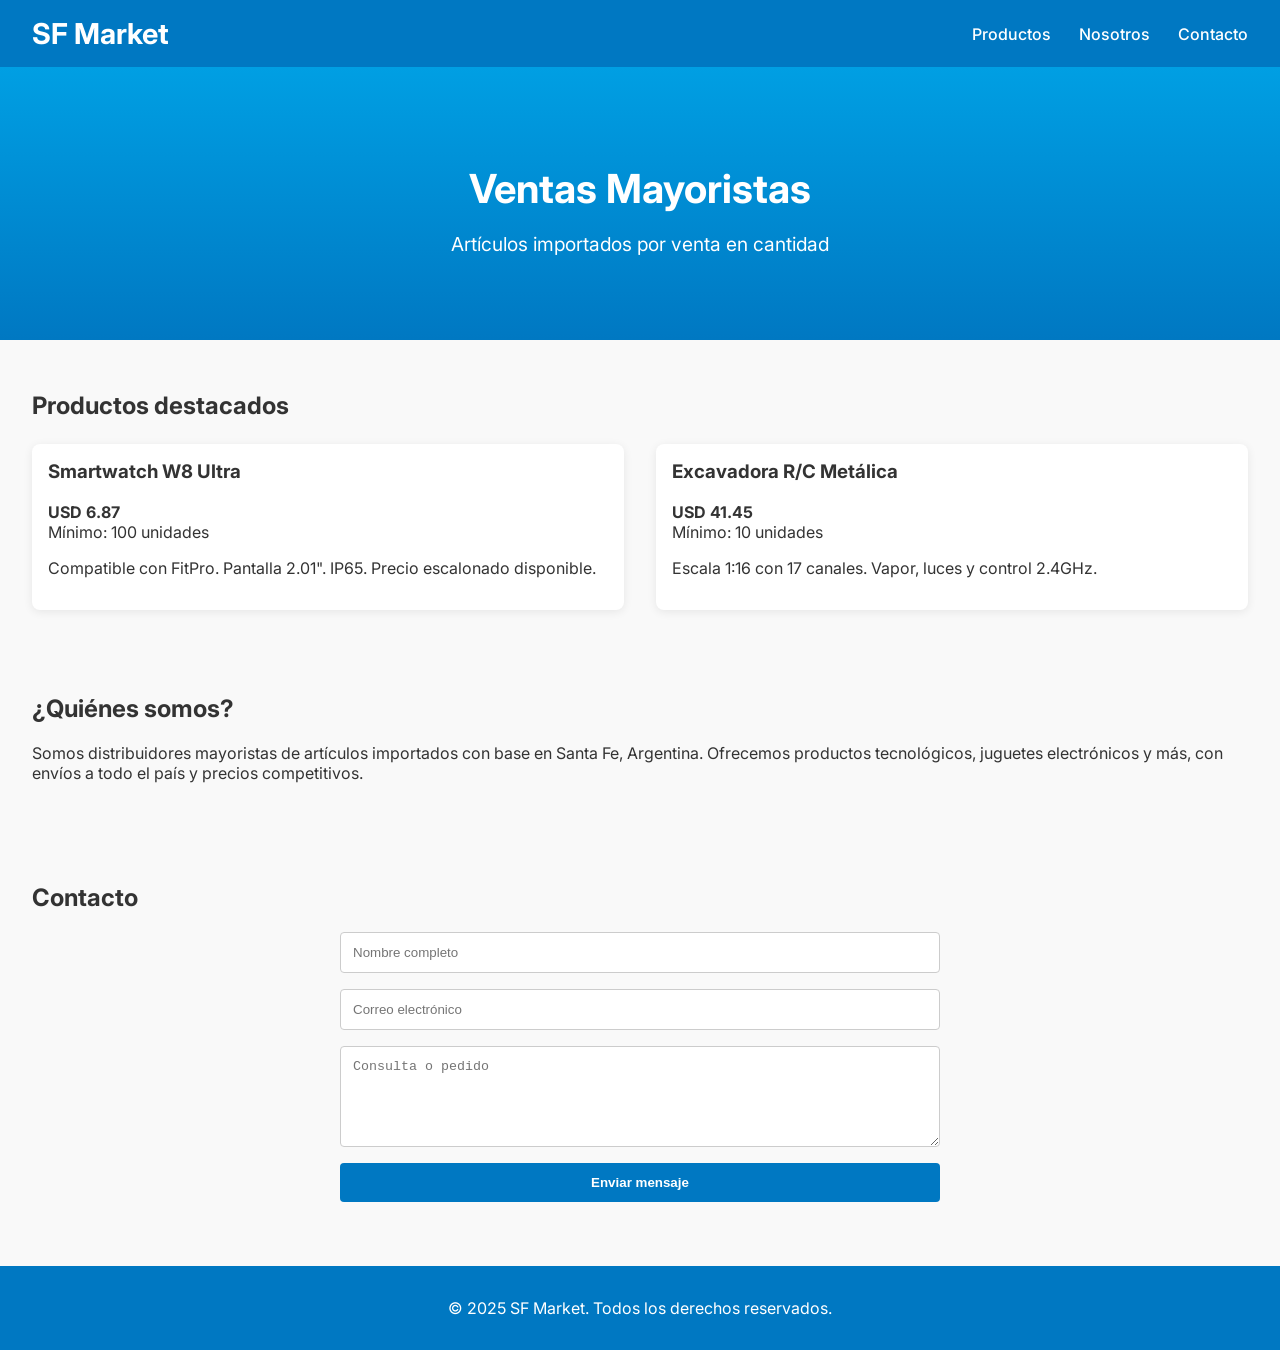
==== index.html @ f9a1354c "Add files via upload" ====
<!DOCTYPE html>
<html lang="es">
<head>
  <meta charset="UTF-8" />
  <meta name="viewport" content="width=device-width, initial-scale=1.0" />
  <title>SF Market | Venta Mayorista</title>
  <link href="https://fonts.googleapis.com/css2?family=Inter:wght@400;700&display=swap" rel="stylesheet">
  <style>
    body { font-family: 'Inter', sans-serif; margin: 0; padding: 0; background: #f9f9f9; color: #333; scroll-behavior: smooth; }
    header { background: #0078C2; color: white; padding: 1rem 2rem; display: flex; justify-content: space-between; align-items: center; box-shadow: 0 2px 8px rgba(0, 0, 0, 0.1); }
    header h1 { margin: 0; font-size: 1.8rem; }
    nav a { color: white; margin-left: 1.5rem; text-decoration: none; font-weight: 500; transition: color 0.3s; }
    nav a:hover { color: #aee9ff; }
    .hero { background: linear-gradient(to bottom, #009fe3, #0078c2); padding: 4rem 2rem; text-align: center; color: white; animation: fadeIn 1.5s ease-out; }
    .hero h2 { font-size: 2.5rem; margin-bottom: 1rem; }
    .hero p { font-size: 1.2rem; }
    .section { padding: 2rem; animation: fadeInUp 1s ease-out; }
    .products { display: grid; grid-template-columns: repeat(auto-fit, minmax(280px, 1fr)); gap: 2rem; margin-top: 1.5rem; }
    .product { background: white; padding: 1rem; border-radius: 0.5rem; box-shadow: 0 2px 10px rgba(0,0,0,0.08); transition: transform 0.3s, box-shadow 0.3s; }
    .product:hover { transform: translateY(-5px); box-shadow: 0 4px 20px rgba(0,0,0,0.15); }
    .product h3 { margin-top: 0; }
    .contact-form { display: flex; flex-direction: column; max-width: 600px; margin: auto; }
    .contact-form input, .contact-form textarea { padding: 0.75rem; margin-bottom: 1rem; border: 1px solid #ccc; border-radius: 0.25rem; }
    .contact-form button { background: #0078C2; color: white; border: none; padding: 0.75rem; cursor: pointer; border-radius: 0.25rem; font-weight: bold; transition: background 0.3s; }
    .contact-form button:hover { background: #005e9e; }
    footer { background: #0078C2; color: white; text-align: center; padding: 1rem; margin-top: 2rem; }
    @keyframes fadeIn { from { opacity: 0; } to { opacity: 1; } }
    @keyframes fadeInUp { from { opacity: 0; transform: translateY(20px); } to { opacity: 1; transform: translateY(0); } }
  </style>
</head>
<body>
  <header>
    <h1>SF Market</h1>
    <nav>
      <a href="#productos">Productos</a>
      <a href="#nosotros">Nosotros</a>
      <a href="#contacto">Contacto</a>
    </nav>
  </header>

  <div class="hero">
    <h2>Ventas Mayoristas</h2>
    <p>Artículos importados por venta en cantidad</p>
  </div>

  <section class="section" id="productos">
    <h2>Productos destacados</h2>
    <div class="products">
      <div class="product">
        <h3>Smartwatch W8 Ultra</h3>
        <p><strong>USD 6.87</strong><br />Mínimo: 100 unidades</p>
        <p>Compatible con FitPro. Pantalla 2.01". IP65. Precio escalonado disponible.</p>
      </div>
      <div class="product">
        <h3>Excavadora R/C Metálica</h3>
        <p><strong>USD 41.45</strong><br />Mínimo: 10 unidades</p>
        <p>Escala 1:16 con 17 canales. Vapor, luces y control 2.4GHz.</p>
      </div>
    </div>
  </section>

  <section class="section" id="nosotros">
    <h2>¿Quiénes somos?</h2>
    <p>Somos distribuidores mayoristas de artículos importados con base en Santa Fe, Argentina. Ofrecemos productos tecnológicos, juguetes electrónicos y más, con envíos a todo el país y precios competitivos.</p>
  </section>

  <section class="section" id="contacto">
    <h2>Contacto</h2>
    <form class="contact-form">
      <input type="text" placeholder="Nombre completo" required />
      <input type="email" placeholder="Correo electrónico" required />
      <textarea placeholder="Consulta o pedido" rows="5" required></textarea>
      <button type="submit">Enviar mensaje</button>
    </form>
  </section>

  <footer>
    <p>© 2025 SF Market. Todos los derechos reservados.</p>
  </footer>
</body>
</html>
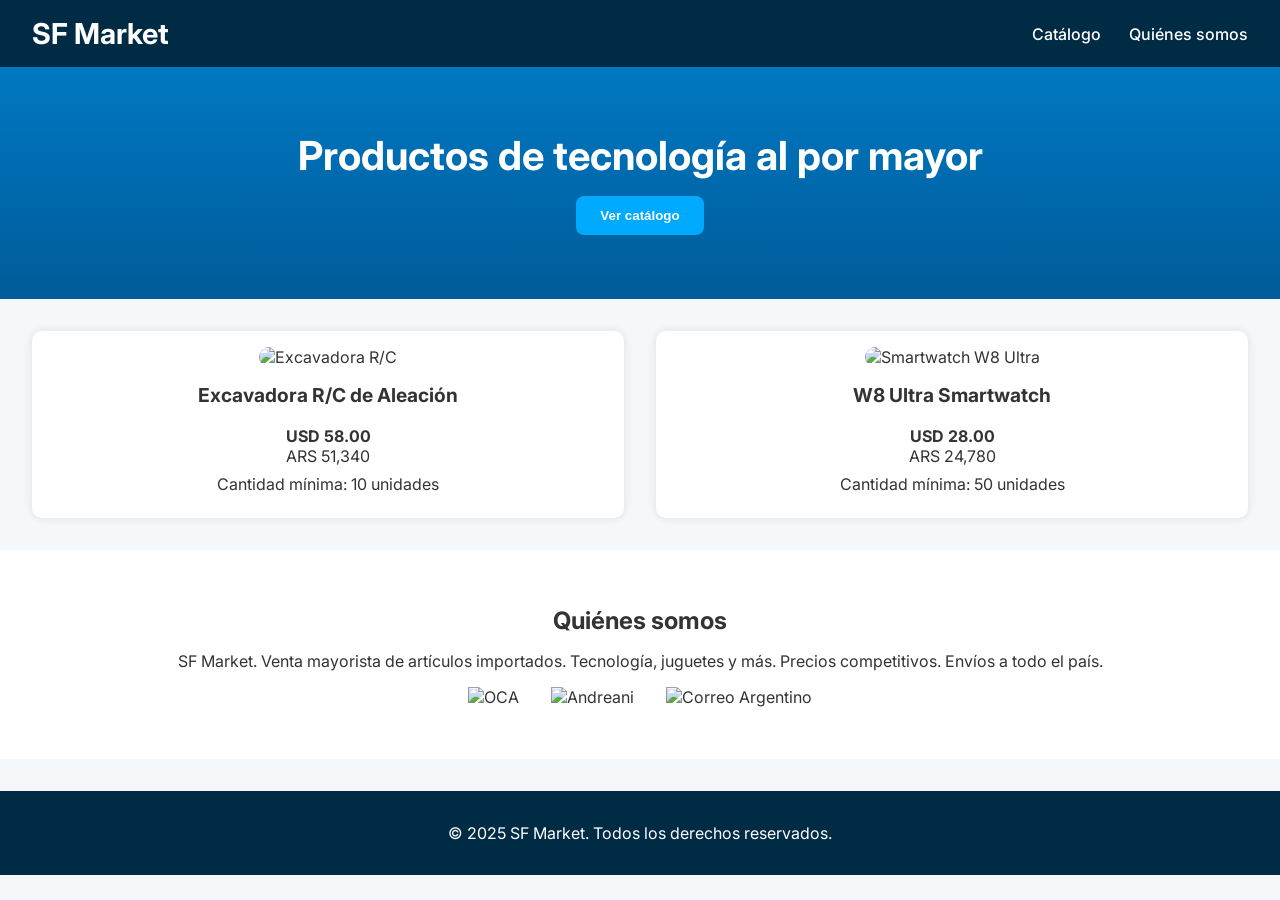
==== commit b10d9da5: "Add files via upload" ====
--- a/index.html
+++ b/index.html
@@ -7,72 +7,63 @@
   <title>SF Market | Venta Mayorista</title>
   <link href="https://fonts.googleapis.com/css2?family=Inter:wght@400;700&display=swap" rel="stylesheet">
   <style>
-    body { font-family: 'Inter', sans-serif; margin: 0; padding: 0; background: #f9f9f9; color: #333; scroll-behavior: smooth; }
-    header { background: #0078C2; color: white; padding: 1rem 2rem; display: flex; justify-content: space-between; align-items: center; box-shadow: 0 2px 8px rgba(0, 0, 0, 0.1); }
+    body { font-family: 'Inter', sans-serif; margin: 0; padding: 0; background: #f4f8fb; color: #333; scroll-behavior: smooth; }
+    header { background: #002b45; color: white; padding: 1rem 2rem; display: flex; justify-content: space-between; align-items: center; }
     header h1 { margin: 0; font-size: 1.8rem; }
-    nav a { color: white; margin-left: 1.5rem; text-decoration: none; font-weight: 500; transition: color 0.3s; }
-    nav a:hover { color: #aee9ff; }
-    .hero { background: linear-gradient(to bottom, #009fe3, #0078c2); padding: 4rem 2rem; text-align: center; color: white; animation: fadeIn 1.5s ease-out; }
-    .hero h2 { font-size: 2.5rem; margin-bottom: 1rem; }
-    .hero p { font-size: 1.2rem; }
-    .section { padding: 2rem; animation: fadeInUp 1s ease-out; }
-    .products { display: grid; grid-template-columns: repeat(auto-fit, minmax(280px, 1fr)); gap: 2rem; margin-top: 1.5rem; }
-    .product { background: white; padding: 1rem; border-radius: 0.5rem; box-shadow: 0 2px 10px rgba(0,0,0,0.08); transition: transform 0.3s, box-shadow 0.3s; }
-    .product:hover { transform: translateY(-5px); box-shadow: 0 4px 20px rgba(0,0,0,0.15); }
-    .product h3 { margin-top: 0; }
-    .contact-form { display: flex; flex-direction: column; max-width: 600px; margin: auto; }
-    .contact-form input, .contact-form textarea { padding: 0.75rem; margin-bottom: 1rem; border: 1px solid #ccc; border-radius: 0.25rem; }
-    .contact-form button { background: #0078C2; color: white; border: none; padding: 0.75rem; cursor: pointer; border-radius: 0.25rem; font-weight: bold; transition: background 0.3s; }
-    .contact-form button:hover { background: #005e9e; }
-    footer { background: #0078C2; color: white; text-align: center; padding: 1rem; margin-top: 2rem; }
-    @keyframes fadeIn { from { opacity: 0; } to { opacity: 1; } }
-    @keyframes fadeInUp { from { opacity: 0; transform: translateY(20px); } to { opacity: 1; transform: translateY(0); } }
+    nav a { color: white; margin-left: 1.5rem; text-decoration: none; font-weight: 500; }
+    nav a:hover { text-decoration: underline; }
+    .hero { background: linear-gradient(to bottom, #0078c2, #005b99); color: white; text-align: center; padding: 4rem 2rem; }
+    .hero h2 { font-size: 2.5rem; margin: 0 0 1rem; }
+    .hero button { background: #00aaff; border: none; padding: 0.75rem 1.5rem; color: white; font-weight: bold; border-radius: 8px; cursor: pointer; }
+    .products { display: grid; grid-template-columns: repeat(auto-fit, minmax(280px, 1fr)); gap: 2rem; padding: 2rem; }
+    .product { background: white; border-radius: 10px; padding: 1rem; box-shadow: 0 0 10px rgba(0,0,0,0.1); text-align: center; }
+    .product img { max-width: 100%; height: auto; border-radius: 10px; }
+    .product h3 { margin-top: 1rem; font-size: 1.2rem; }
+    .product p { margin: 0.5rem 0; }
+    .about { background: white; padding: 2rem; text-align: center; }
+    .about h3 { font-size: 1.5rem; margin-bottom: 1rem; }
+    .logos { display: flex; justify-content: center; gap: 2rem; margin-top: 1rem; flex-wrap: wrap; }
+    .logos img { height: 40px; }
+    footer { background: #002b45; color: white; text-align: center; padding: 1rem; margin-top: 2rem; }
   </style>
 </head>
 <body>
   <header>
     <h1>SF Market</h1>
     <nav>
-      <a href="#productos">Productos</a>
-      <a href="#nosotros">Nosotros</a>
-      <a href="#contacto">Contacto</a>
+      <a href="#catalogo">Catálogo</a>
+      <a href="#nosotros">Quiénes somos</a>
     </nav>
   </header>
 
-  <div class="hero">
-    <h2>Ventas Mayoristas</h2>
-    <p>Artículos importados por venta en cantidad</p>
-  </div>
+  <section class="hero">
+    <h2>Productos de tecnología al por mayor</h2>
+    <button onclick="location.href='#catalogo'">Ver catálogo</button>
+  </section>
 
-  <section class="section" id="productos">
-    <h2>Productos destacados</h2>
-    <div class="products">
-      <div class="product">
-        <h3>Smartwatch W8 Ultra</h3>
-        <p><strong>USD 6.87</strong><br />Mínimo: 100 unidades</p>
-        <p>Compatible con FitPro. Pantalla 2.01". IP65. Precio escalonado disponible.</p>
-      </div>
-      <div class="product">
-        <h3>Excavadora R/C Metálica</h3>
-        <p><strong>USD 41.45</strong><br />Mínimo: 10 unidades</p>
-        <p>Escala 1:16 con 17 canales. Vapor, luces y control 2.4GHz.</p>
-      </div>
+  <section class="products" id="catalogo">
+    <div class="product">
+      <img src="https://upload.wikimedia.org/wikipedia/commons/thumb/2/2e/Remote_Control_Excavator_Toy.jpg/640px-Remote_Control_Excavator_Toy.jpg" alt="Excavadora R/C">
+      <h3>Excavadora R/C de Aleación</h3>
+      <p><strong>USD 58.00</strong><br>ARS 51,340</p>
+      <p>Cantidad mínima: 10 unidades</p>
+    </div>
+    <div class="product">
+      <img src="https://upload.wikimedia.org/wikipedia/commons/thumb/5/55/Apple_Watch_Ultra.png/600px-Apple_Watch_Ultra.png" alt="Smartwatch W8 Ultra">
+      <h3>W8 Ultra Smartwatch</h3>
+      <p><strong>USD 28.00</strong><br>ARS 24,780</p>
+      <p>Cantidad mínima: 50 unidades</p>
     </div>
   </section>
 
-  <section class="section" id="nosotros">
-    <h2>¿Quiénes somos?</h2>
-    <p>Somos distribuidores mayoristas de artículos importados con base en Santa Fe, Argentina. Ofrecemos productos tecnológicos, juguetes electrónicos y más, con envíos a todo el país y precios competitivos.</p>
-  </section>
-
-  <section class="section" id="contacto">
-    <h2>Contacto</h2>
-    <form class="contact-form">
-      <input type="text" placeholder="Nombre completo" required />
-      <input type="email" placeholder="Correo electrónico" required />
-      <textarea placeholder="Consulta o pedido" rows="5" required></textarea>
-      <button type="submit">Enviar mensaje</button>
-    </form>
+  <section class="about" id="nosotros">
+    <h3>Quiénes somos</h3>
+    <p>SF Market. Venta mayorista de artículos importados. Tecnología, juguetes y más. Precios competitivos. Envíos a todo el país.</p>
+    <div class="logos">
+      <img src="https://upload.wikimedia.org/wikipedia/commons/1/1d/OCA_logo.svg" alt="OCA" />
+      <img src="https://upload.wikimedia.org/wikipedia/commons/1/1d/Andreani_logo.svg" alt="Andreani" />
+      <img src="https://upload.wikimedia.org/wikipedia/commons/f/f3/Correo_Argentino_logo.svg" alt="Correo Argentino" />
+    </div>
   </section>
 
   <footer>
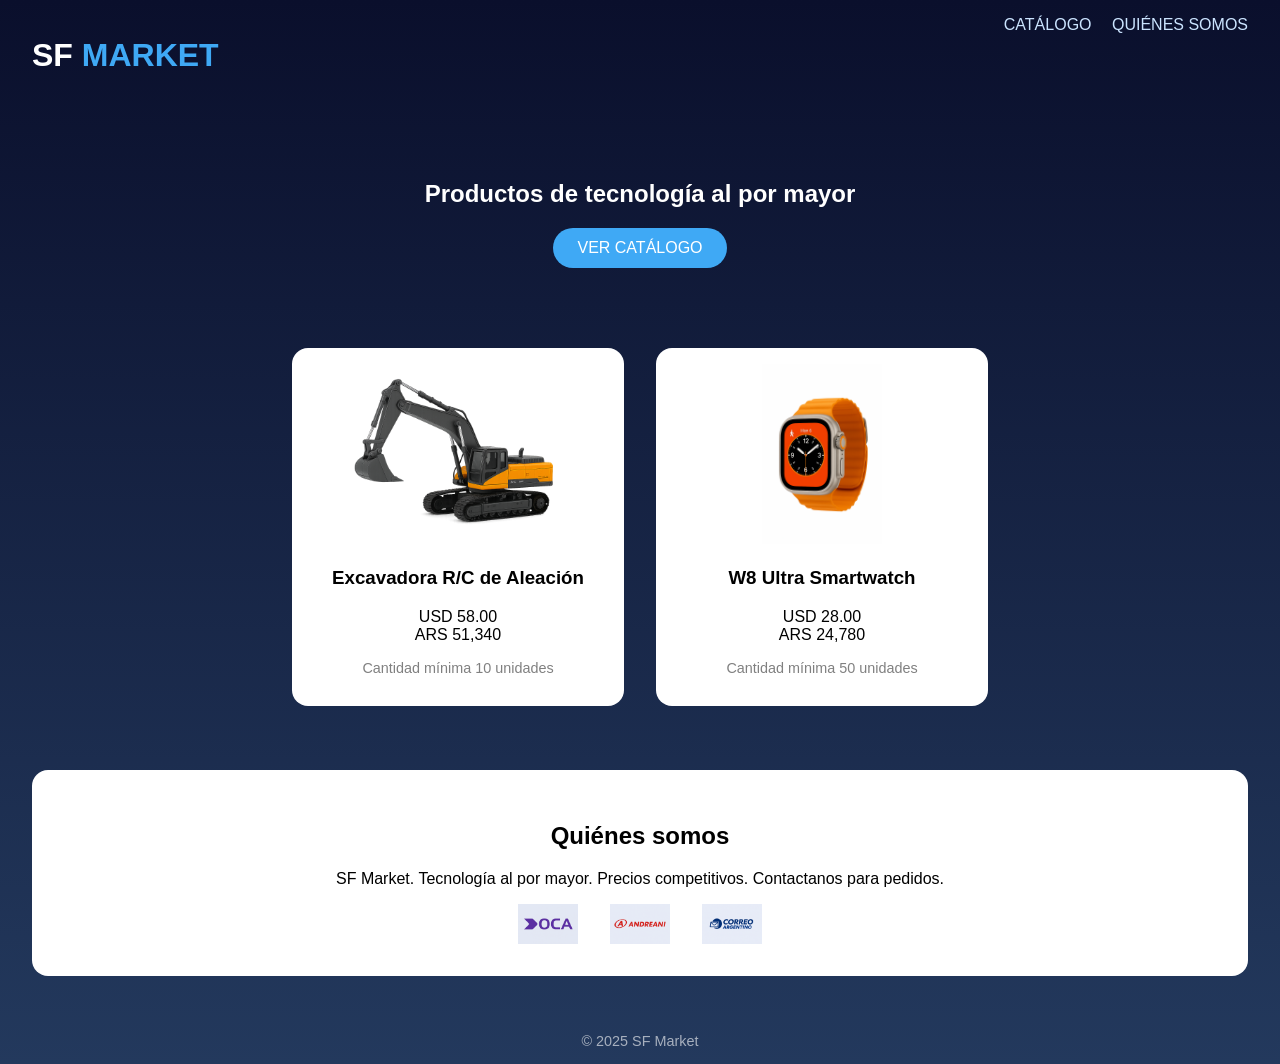
==== commit c352e62e: "Add files via upload" ====
--- a/index.html
+++ b/index.html
@@ -3,71 +3,51 @@
 <html lang="es">
 <head>
   <meta charset="UTF-8" />
-  <meta name="viewport" content="width=device-width, initial-scale=1.0" />
-  <title>SF Market | Venta Mayorista</title>
-  <link href="https://fonts.googleapis.com/css2?family=Inter:wght@400;700&display=swap" rel="stylesheet">
-  <style>
-    body { font-family: 'Inter', sans-serif; margin: 0; padding: 0; background: #f4f8fb; color: #333; scroll-behavior: smooth; }
-    header { background: #002b45; color: white; padding: 1rem 2rem; display: flex; justify-content: space-between; align-items: center; }
-    header h1 { margin: 0; font-size: 1.8rem; }
-    nav a { color: white; margin-left: 1.5rem; text-decoration: none; font-weight: 500; }
-    nav a:hover { text-decoration: underline; }
-    .hero { background: linear-gradient(to bottom, #0078c2, #005b99); color: white; text-align: center; padding: 4rem 2rem; }
-    .hero h2 { font-size: 2.5rem; margin: 0 0 1rem; }
-    .hero button { background: #00aaff; border: none; padding: 0.75rem 1.5rem; color: white; font-weight: bold; border-radius: 8px; cursor: pointer; }
-    .products { display: grid; grid-template-columns: repeat(auto-fit, minmax(280px, 1fr)); gap: 2rem; padding: 2rem; }
-    .product { background: white; border-radius: 10px; padding: 1rem; box-shadow: 0 0 10px rgba(0,0,0,0.1); text-align: center; }
-    .product img { max-width: 100%; height: auto; border-radius: 10px; }
-    .product h3 { margin-top: 1rem; font-size: 1.2rem; }
-    .product p { margin: 0.5rem 0; }
-    .about { background: white; padding: 2rem; text-align: center; }
-    .about h3 { font-size: 1.5rem; margin-bottom: 1rem; }
-    .logos { display: flex; justify-content: center; gap: 2rem; margin-top: 1rem; flex-wrap: wrap; }
-    .logos img { height: 40px; }
-    footer { background: #002b45; color: white; text-align: center; padding: 1rem; margin-top: 2rem; }
-  </style>
+  <meta name="viewport" content="width=device-width, initial-scale=1.0"/>
+  <title>SF Market</title>
+  <link rel="stylesheet" href="style.css"/>
 </head>
 <body>
   <header>
-    <h1>SF Market</h1>
+    <h1>SF <span>MARKET</span></h1>
     <nav>
-      <a href="#catalogo">Catálogo</a>
-      <a href="#nosotros">Quiénes somos</a>
+      <a href="#catalogo">CATÁLOGO</a>
+      <a href="#quienes">QUIÉNES SOMOS</a>
     </nav>
   </header>
 
   <section class="hero">
     <h2>Productos de tecnología al por mayor</h2>
-    <button onclick="location.href='#catalogo'">Ver catálogo</button>
+    <a href="#catalogo" class="btn">VER CATÁLOGO</a>
   </section>
 
-  <section class="products" id="catalogo">
-    <div class="product">
-      <img src="https://upload.wikimedia.org/wikipedia/commons/thumb/2/2e/Remote_Control_Excavator_Toy.jpg/640px-Remote_Control_Excavator_Toy.jpg" alt="Excavadora R/C">
+  <section id="catalogo" class="catalogo">
+    <div class="card">
+      <img src="img/excavadora.png" alt="Excavadora R/C" />
       <h3>Excavadora R/C de Aleación</h3>
-      <p><strong>USD 58.00</strong><br>ARS 51,340</p>
-      <p>Cantidad mínima: 10 unidades</p>
+      <p>USD 58.00<br/>ARS 51,340</p>
+      <p class="min">Cantidad mínima 10 unidades</p>
     </div>
-    <div class="product">
-      <img src="https://upload.wikimedia.org/wikipedia/commons/thumb/5/55/Apple_Watch_Ultra.png/600px-Apple_Watch_Ultra.png" alt="Smartwatch W8 Ultra">
+    <div class="card">
+      <img src="img/smartwatch.png" alt="Smartwatch W8" />
       <h3>W8 Ultra Smartwatch</h3>
-      <p><strong>USD 28.00</strong><br>ARS 24,780</p>
-      <p>Cantidad mínima: 50 unidades</p>
+      <p>USD 28.00<br/>ARS 24,780</p>
+      <p class="min">Cantidad mínima 50 unidades</p>
     </div>
   </section>
 
-  <section class="about" id="nosotros">
-    <h3>Quiénes somos</h3>
-    <p>SF Market. Venta mayorista de artículos importados. Tecnología, juguetes y más. Precios competitivos. Envíos a todo el país.</p>
+  <section id="quienes" class="quienes">
+    <h2>Quiénes somos</h2>
+    <p>SF Market. Tecnología al por mayor. Precios competitivos. Contactanos para pedidos.</p>
     <div class="logos">
-      <img src="https://upload.wikimedia.org/wikipedia/commons/1/1d/OCA_logo.svg" alt="OCA" />
-      <img src="https://upload.wikimedia.org/wikipedia/commons/1/1d/Andreani_logo.svg" alt="Andreani" />
-      <img src="https://upload.wikimedia.org/wikipedia/commons/f/f3/Correo_Argentino_logo.svg" alt="Correo Argentino" />
+      <img src="img/oca.png" alt="OCA"/>
+      <img src="img/andreani.png" alt="Andreani"/>
+      <img src="img/correo.png" alt="Correo Argentino"/>
     </div>
   </section>
 
   <footer>
-    <p>© 2025 SF Market. Todos los derechos reservados.</p>
+    © 2025 SF Market
   </footer>
 </body>
 </html>
--- a/style.css
+++ b/style.css
@@ -0,0 +1,109 @@
+
+body {
+  margin: 0;
+  font-family: 'Segoe UI', sans-serif;
+  background: linear-gradient(to bottom, #0a0f2c, #23395d);
+  color: white;
+  text-align: center;
+  scroll-behavior: smooth;
+}
+
+header {
+  display: flex;
+  justify-content: space-between;
+  padding: 1em 2em;
+  background: transparent;
+}
+
+header h1 span {
+  color: #3fa9f5;
+}
+
+nav a {
+  margin-left: 1em;
+  text-decoration: none;
+  color: #cbe4ff;
+  transition: color 0.3s ease;
+}
+
+nav a:hover {
+  color: #fff;
+}
+
+.hero {
+  padding: 3em 1em;
+}
+
+.hero .btn {
+  background: #3fa9f5;
+  padding: 0.7em 1.5em;
+  border-radius: 30px;
+  color: white;
+  text-decoration: none;
+  display: inline-block;
+  transition: background 0.3s ease;
+}
+
+.hero .btn:hover {
+  background: #2f8cd1;
+}
+
+.catalogo {
+  display: flex;
+  justify-content: center;
+  flex-wrap: wrap;
+  gap: 2em;
+  padding: 2em;
+}
+
+.card {
+  background: white;
+  color: black;
+  padding: 1em;
+  border-radius: 16px;
+  width: 300px;
+  transition: transform 0.3s ease, box-shadow 0.3s ease;
+}
+
+.card:hover {
+  transform: translateY(-5px);
+  box-shadow: 0 10px 25px rgba(0, 0, 0, 0.2);
+}
+
+.card img {
+  max-width: 100%;
+  height: 180px;
+  object-fit: contain;
+}
+
+.min {
+  font-size: 0.9em;
+  color: gray;
+}
+
+.quienes {
+  background: white;
+  color: black;
+  padding: 2em;
+  margin: 2em;
+  border-radius: 16px;
+}
+
+.quienes .logos {
+  margin-top: 1em;
+  display: flex;
+  justify-content: center;
+  gap: 2em;
+  flex-wrap: wrap;
+}
+
+.quienes .logos img {
+  height: 40px;
+}
+
+footer {
+  margin-top: 3em;
+  padding: 1em;
+  font-size: 0.9em;
+  opacity: 0.6;
+}
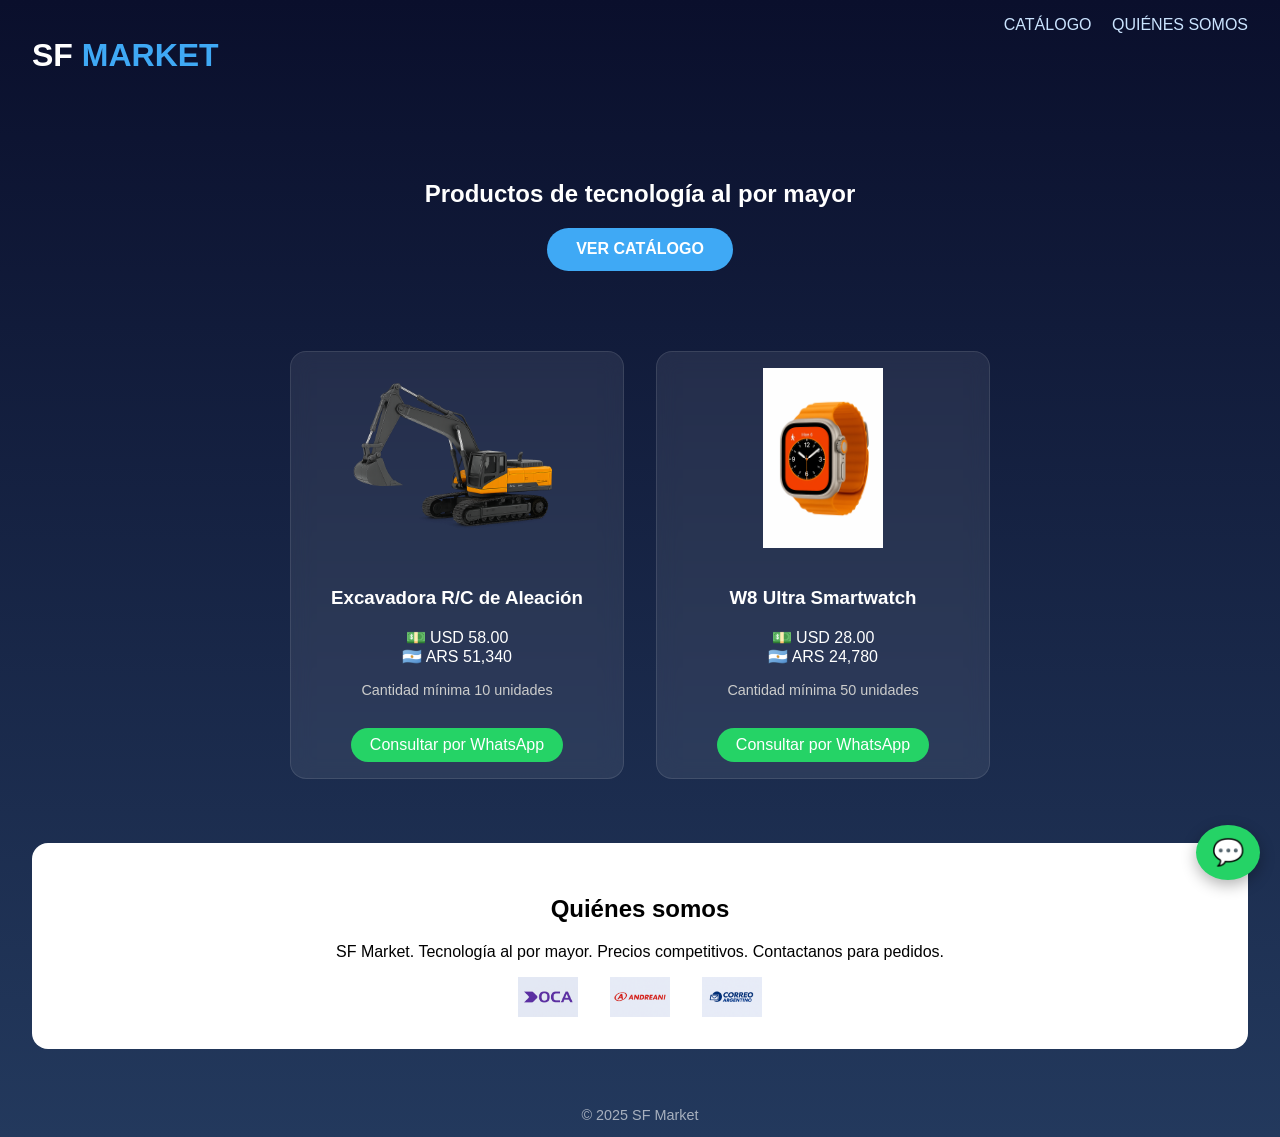
==== commit 9e7daecf: "Add files via upload" ====
--- a/index.html
+++ b/index.html
@@ -16,27 +16,29 @@
     </nav>
   </header>
 
-  <section class="hero">
+  <section class="hero fade-in">
     <h2>Productos de tecnología al por mayor</h2>
     <a href="#catalogo" class="btn">VER CATÁLOGO</a>
   </section>
 
   <section id="catalogo" class="catalogo">
-    <div class="card">
+    <div class="card fade-in-up">
       <img src="img/excavadora.png" alt="Excavadora R/C" />
       <h3>Excavadora R/C de Aleación</h3>
-      <p>USD 58.00<br/>ARS 51,340</p>
+      <p>💵 USD 58.00<br/>🇦🇷 ARS 51,340</p>
       <p class="min">Cantidad mínima 10 unidades</p>
+      <a class="consulta-btn" href="https://wa.me/5493410000000?text=Hola!%20Quiero%20más%20info%20sobre%20la%20excavadora%20R/C" target="_blank">Consultar por WhatsApp</a>
     </div>
-    <div class="card">
+    <div class="card fade-in-up">
       <img src="img/smartwatch.png" alt="Smartwatch W8" />
       <h3>W8 Ultra Smartwatch</h3>
-      <p>USD 28.00<br/>ARS 24,780</p>
+      <p>💵 USD 28.00<br/>🇦🇷 ARS 24,780</p>
       <p class="min">Cantidad mínima 50 unidades</p>
+      <a class="consulta-btn" href="https://wa.me/5493410000000?text=Hola!%20Quiero%20más%20info%20sobre%20el%20smartwatch%20W8" target="_blank">Consultar por WhatsApp</a>
     </div>
   </section>
 
-  <section id="quienes" class="quienes">
+  <section id="quienes" class="quienes fade-in">
     <h2>Quiénes somos</h2>
     <p>SF Market. Tecnología al por mayor. Precios competitivos. Contactanos para pedidos.</p>
     <div class="logos">
@@ -49,5 +51,7 @@
   <footer>
     © 2025 SF Market
   </footer>
+
+  <a href="https://wa.me/5493410000000" class="whatsapp-float" target="_blank" title="Chat WhatsApp">💬</a>
 </body>
 </html>
--- a/style.css
+++ b/style.css
@@ -12,7 +12,6 @@
   display: flex;
   justify-content: space-between;
   padding: 1em 2em;
-  background: transparent;
 }
 
 header h1 span {
@@ -36,11 +35,12 @@
 
 .hero .btn {
   background: #3fa9f5;
-  padding: 0.7em 1.5em;
+  padding: 0.8em 1.8em;
   border-radius: 30px;
-  color: white;
+  font-weight: bold;
   text-decoration: none;
   display: inline-block;
+  color: white;
   transition: background 0.3s ease;
 }
 
@@ -57,28 +57,46 @@
 }
 
 .card {
-  background: white;
-  color: black;
+  background: rgba(255, 255, 255, 0.08);
+  color: white;
   padding: 1em;
   border-radius: 16px;
   width: 300px;
+  backdrop-filter: blur(10px);
+  border: 1px solid rgba(255,255,255,0.1);
   transition: transform 0.3s ease, box-shadow 0.3s ease;
 }
 
 .card:hover {
-  transform: translateY(-5px);
-  box-shadow: 0 10px 25px rgba(0, 0, 0, 0.2);
+  transform: translateY(-6px);
+  box-shadow: 0 15px 30px rgba(0, 0, 0, 0.3);
 }
 
 .card img {
   max-width: 100%;
   height: 180px;
   object-fit: contain;
+  margin-bottom: 1em;
 }
 
 .min {
   font-size: 0.9em;
-  color: gray;
+  color: #ccc;
+}
+
+.consulta-btn {
+  display: inline-block;
+  margin-top: 1em;
+  padding: 0.5em 1.2em;
+  background-color: #25D366;
+  color: white;
+  border-radius: 25px;
+  text-decoration: none;
+  transition: background 0.3s ease;
+}
+
+.consulta-btn:hover {
+  background-color: #1ebe57;
 }
 
 .quienes {
@@ -107,3 +125,36 @@
   font-size: 0.9em;
   opacity: 0.6;
 }
+
+.fade-in {
+  animation: fadeIn 1.2s ease forwards;
+  opacity: 0;
+}
+
+.fade-in-up {
+  animation: fadeInUp 1.4s ease forwards;
+  opacity: 0;
+}
+
+@keyframes fadeIn {
+  to { opacity: 1; }
+}
+
+@keyframes fadeInUp {
+  from { transform: translateY(30px); opacity: 0; }
+  to { transform: translateY(0); opacity: 1; }
+}
+
+.whatsapp-float {
+  position: fixed;
+  bottom: 20px;
+  right: 20px;
+  background: #25D366;
+  color: white;
+  font-size: 26px;
+  padding: 12px 16px;
+  border-radius: 50%;
+  text-decoration: none;
+  box-shadow: 0 5px 15px rgba(0,0,0,0.3);
+  z-index: 1000;
+}
